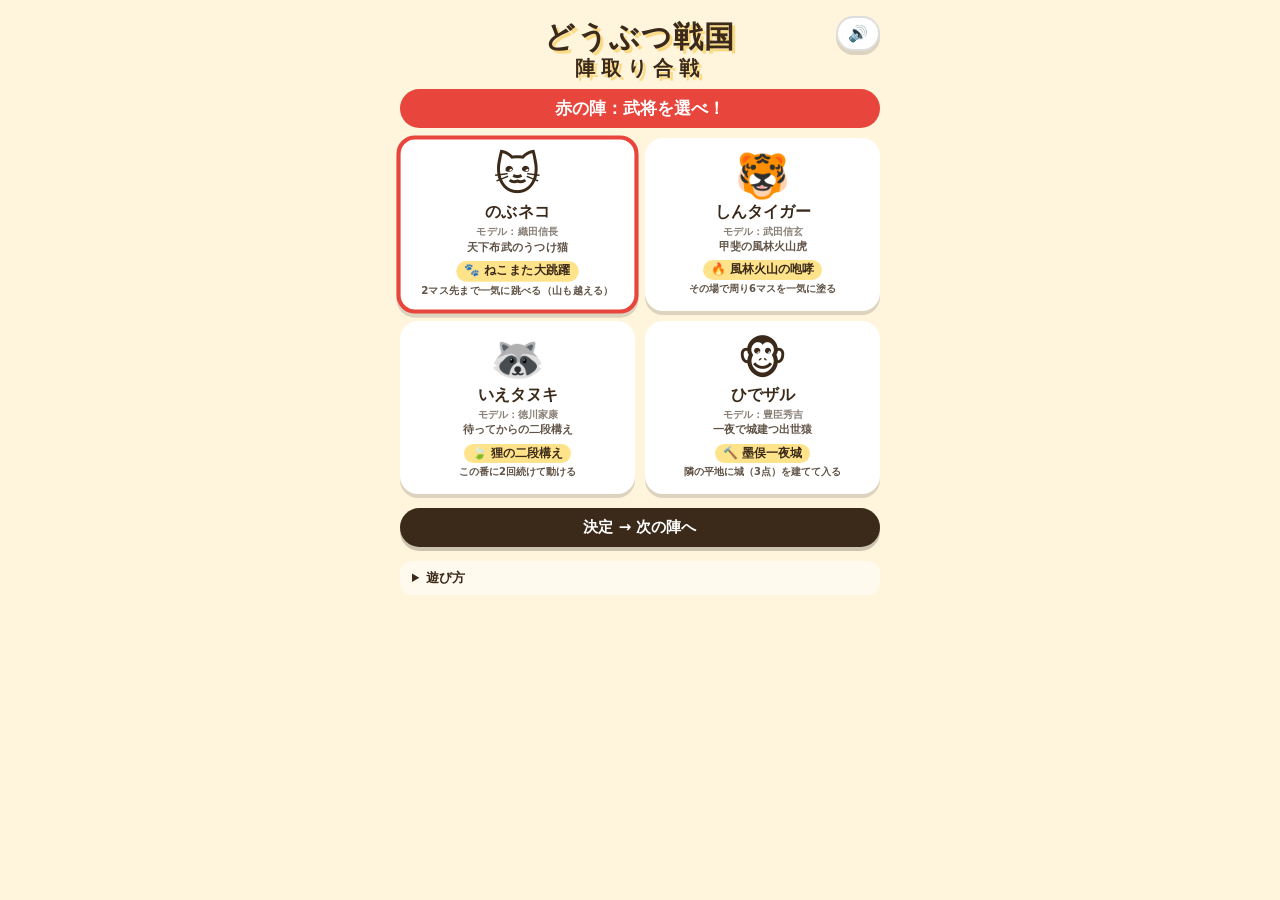
==== index.html @ 189d97a0 "feat: どうぶつ戦国 陣取り合戦 初版 1台のスマホを交互に持って遊ぶ、ヘクスマップの陣取りゲーム。  - ヘクスマップ（odd-r / Axial座標）上を交互に移動して領地を塗る - 自分の色" ====
<!DOCTYPE html>
<html lang="ja">
<head>
  <meta charset="UTF-8" />
  <meta name="viewport" content="width=device-width, initial-scale=1, maximum-scale=1, user-scalable=no, viewport-fit=cover" />
  <meta name="theme-color" content="#fff4dc" />
  <meta name="description" content="夫婦で遊べる、動物武将たちのヘクス陣取りゲーム（1台で交互に操作）" />
  <!-- pwa:start ホーム画面に追加したとき、アプリのように全画面で開く設定 -->
  <link rel="manifest" href="manifest.webmanifest" />
  <link rel="icon" type="image/png" sizes="192x192" href="icons/icon-192.png" />
  <link rel="apple-touch-icon" href="icons/apple-touch-icon.png" />
  <meta name="apple-mobile-web-app-capable" content="yes" />
  <meta name="mobile-web-app-capable" content="yes" />
  <meta name="apple-mobile-web-app-title" content="どうぶつ戦国" />
  <meta name="apple-mobile-web-app-status-bar-style" content="default" />
  <!-- pwa:end -->
  <title>どうぶつ戦国 陣取り合戦</title>
  <style>
    :root {
      --bg: #fff4dc;
      --ink: #3b2a1a;
      --red: #e8453c;
      --blue: #2f7de1;
      --panel: #ffffffcc;
    }
    * { box-sizing: border-box; -webkit-tap-highlight-color: transparent; }
    html, body {
      margin: 0; height: 100%; overflow: hidden;
      background: var(--bg);
      color: var(--ink);
      font-family: "Hiragino Maru Gothic ProN", "Rounded Mplus 1c", "M PLUS Rounded 1c", system-ui, sans-serif;
      touch-action: manipulation;
      user-select: none; -webkit-user-select: none;
    }
    #app {
      display: flex; flex-direction: column;
      height: 100%;
      /* 切り欠き・ホームバーを避ける余白。外側で既に確保される環境では 0 に上書きする */
      padding: var(--app-safe-top, env(safe-area-inset-top)) 16px var(--app-safe-bottom, env(safe-area-inset-bottom));
    }
    header {
      display: flex; align-items: center; justify-content: space-between; gap: 8px;
      padding: 10px 0 6px;
    }
    .player {
      flex: 1; display: flex; align-items: center; gap: 6px;
      padding: 6px 10px; border-radius: 999px;
      background: var(--panel); border: 3px solid transparent;
      font-weight: 800; font-size: 14px;
      transition: transform .2s, border-color .2s, opacity .2s;
      opacity: .55;
    }
    .player.p2 { flex-direction: row-reverse; text-align: right; }
    .player .face { font-size: 22px; }
    .player .score { margin-left: auto; font-size: 18px; }
    .player.p2 .score { margin-left: 0; margin-right: auto; }
    .player.active { opacity: 1; transform: scale(1.04); }
    .player.p1.active { border-color: var(--red); }
    .player.p2.active { border-color: var(--blue); }
    #turnInfo { font-size: 12px; font-weight: 800; text-align: center; min-width: 52px; white-space: pre-line; line-height: 1.2; }
    #stage { position: relative; flex: 1; min-height: 0; }
    #board { position: absolute; inset: 0; width: 100%; height: 100%; display: block; }
    footer { display: flex; justify-content: center; gap: 10px; padding: 8px 0 12px; }
    .player .face { position: relative; }
    .player .name { white-space: nowrap; font-size: 13px; }
    .skill-badge {
      position: absolute; right: -6px; bottom: -4px;
      width: 16px; height: 16px; border-radius: 50%;
      background: #fff; box-shadow: 0 1px 2px #0003;
      font-size: 10px; line-height: 16px; text-align: center;
      transition: opacity .2s, filter .2s;
    }
    .skill-badge.used { opacity: .35; filter: grayscale(1); }
    #skillBtn {
      flex: 1; max-width: 300px;
      display: flex; flex-direction: column; align-items: center; gap: 2px;
      padding: 8px 16px; background: var(--red); line-height: 1.25;
    }
    #skillBtn[data-player="2"] { background: var(--blue); }
    #skillBtn small { font-size: 11px; font-weight: 700; opacity: .9; }
    #skillBtn.armed {
      background: #f5b400; color: var(--ink);
      animation: glow 1s ease-in-out infinite alternate;
    }
    #skillBtn:disabled { background: #bbb; color: #fff; box-shadow: none; }
    @keyframes glow { from { box-shadow: 0 4px 0 #0003, 0 0 0 0 #f5b40088; } to { box-shadow: 0 4px 0 #0003, 0 0 0 8px #f5b40000; } }
    #resetBtn { font-size: 20px; padding: 10px 16px; }
    .sound-btn { font-size: 18px; padding: 10px 12px; background: #fff; box-shadow: 0 4px 0 #0002; border: 2px solid #0002; }
    button {
      font: inherit; font-weight: 800; font-size: 15px;
      padding: 10px 22px; border-radius: 999px; border: none;
      background: var(--ink); color: #fff; cursor: pointer;
      box-shadow: 0 4px 0 #00000033;
    }
    button:active { transform: translateY(2px); box-shadow: 0 2px 0 #00000033; }
    #toast {
      position: absolute; left: 50%; top: 50%;
      transform: translate(-50%, -50%) scale(.8);
      padding: 14px 26px; border-radius: 20px;
      background: #fff; font-size: 22px; font-weight: 900;
      box-shadow: 0 8px 24px #0003;
      opacity: 0; pointer-events: none; white-space: pre; text-align: center; line-height: 1.4;
      transition: opacity .25s, transform .25s;
    }
    #toast.show { opacity: 1; transform: translate(-50%, -50%) scale(1); }
    #toast.p1 { color: var(--red); border: 4px solid var(--red); }
    #toast.p2 { color: var(--blue); border: 4px solid var(--blue); }
    #toast.end { pointer-events: auto; }
    #toast.capture { font-size: 20px; animation: shake .4s; }
    @keyframes shake {
      0%, 100% { rotate: 0deg; }
      25% { rotate: -4deg; }
      75% { rotate: 4deg; }
    }
    .hint { font-size: 12px; font-weight: 700; opacity: .7; text-align: center; margin: 0 0 6px; }
    #skillBtn[data-player="end"] { background: var(--ink); }
  </style>
  <link rel="stylesheet" href="screens.css" />
</head>
<body>
  <div id="app">
    <header>
      <div class="player p1" id="p1Panel"><span class="face"><span id="p1Emoji">🐱</span><span class="skill-badge" id="p1Skill"></span></span><span class="name" id="p1Name">のぶネコ</span><span class="score" id="p1Score">1</span></div>
      <div id="turnInfo"></div>
      <div class="player p2" id="p2Panel"><span class="face"><span id="p2Emoji">🐯</span><span class="skill-badge" id="p2Skill"></span></span><span class="name" id="p2Name">しんタイガー</span><span class="score" id="p2Score">1</span></div>
    </header>
    <div id="stage">
      <canvas id="board"></canvas>
      <div id="toast"></div>
    </div>
    <p class="hint">囲むと中が一気に領地に！（外周・武将の所は除く）<br>🏯 城は1マス3点　⛰️ 山は通れないけど、囲むときの壁になる<br>技はそれぞれ1回だけ。ここぞで使おう！</p>
    <footer>
      <button id="skillBtn" type="button">
        <span id="skillName"></span>
        <small id="skillDesc"></small>
      </button>
      <button type="button" class="sound-btn" data-sound-toggle></button>
      <button id="resetBtn" type="button" aria-label="武将選びからやり直す" title="武将選びからやり直す">↺</button>
    </footer>
  </div>

  <!-- 武将選択画面 -->
  <section id="selectScreen" class="overlay" hidden>
    <div class="overlay-inner">
      <button type="button" class="sound-btn corner" data-sound-toggle></button>
      <h1 class="title">どうぶつ戦国<span>陣取り合戦</span></h1>
      <p class="select-step" id="selectStep"></p>
      <div class="general-grid" id="generalGrid"></div>
      <div class="select-actions">
        <button type="button" id="selectBack" class="sub">← もどる</button>
        <button type="button" id="selectGo" class="main"></button>
      </div>
      <details class="howto">
        <summary>遊び方</summary>
        <ul>
          <li>交互に、武将の<b>隣のマス</b>へ移動。通ったマスが自分の領地になります。</li>
          <li>自分の色で<b>ぐるっと囲む</b>と、中のマスが一気に自分のものに（外周に触れている所・武将がいる所は除く）。</li>
          <li>🏯 城は1マス<b>3点</b>。⛰️ 山は通れないけど、囲むときの壁になります。</li>
          <li>武将ごとの<b>技</b>は1回だけ。画面下のボタンから使えます。</li>
          <li>各20手で終戦。得点の多い方の勝ち！</li>
        </ul>
      </details>
    </div>
  </section>

  <!-- 結果画面 -->
  <section id="resultScreen" class="overlay" hidden>
    <div class="result-card">
      <div class="result-face" id="resultFace"></div>
      <h2 id="resultTitle"></h2>
      <p class="result-score" id="resultScore"></p>
      <button type="button" id="rematchBtn" class="main">同じ武将でもう一戦</button>
      <button type="button" id="reselectBtn" class="sub">武将を選び直す</button>
      <button type="button" id="viewBoardBtn" class="link">盤面を見る</button>
    </div>
  </section>

  <!-- 確認画面（ブラウザの confirm() は埋め込み先で使えないことがあるため自前で用意） -->
  <section id="confirmScreen" class="overlay dim" hidden>
    <div class="result-card" role="alertdialog" aria-modal="true" aria-labelledby="confirmTitle">
      <h2 id="confirmTitle" class="confirm-title"></h2>
      <p id="confirmText" class="confirm-text"></p>
      <button type="button" id="confirmYes" class="main"></button>
      <button type="button" id="confirmNo" class="sub">キャンセル</button>
    </div>
  </section>

  <script src="sound.js"></script>
  <script src="hex.js"></script>
  <script src="terrain.js"></script>
  <script src="generals.js"></script>
  <script src="skills.js"></script>
  <script src="screens.js"></script>
  <script src="game.js"></script>
  <!-- pwa:start -->
  <script>
    // オフライン対応（sw.js）。ファイルを直接開いた場合（file://）は使えないので登録しない。
    // 開発中の localhost では古いキャッシュが邪魔になるため、URL に ?sw を付けたときだけ有効にする。
    const isLocalDev = ['localhost', '127.0.0.1'].includes(location.hostname);
    const wantsSw = !isLocalDev || new URLSearchParams(location.search).has('sw');
    if ('serviceWorker' in navigator && location.protocol.startsWith('http') && wantsSw) {
      window.addEventListener('load', () => {
        navigator.serviceWorker.register('sw.js').catch((err) => {
          console.warn('オフライン対応の登録に失敗しました（通常どおり遊べます）', err);
        });
      });
    }
  </script>
  <!-- pwa:end -->
</body>
</html>
---- screens.css ----
/* 武将選択画面・結果画面 */
.overlay {
  position: fixed; inset: 0; z-index: 10;
  display: flex; justify-content: center; align-items: flex-start;
  overflow-y: auto; -webkit-overflow-scrolling: touch;
  background: var(--bg);
  padding: calc(env(safe-area-inset-top) + 16px) 16px calc(env(safe-area-inset-bottom) + 16px);
}
.overlay[hidden] { display: none; }
.overlay-inner { width: 100%; max-width: 480px; }

button.main, button.sub, button.link { width: 100%; }
button.main { background: var(--ink); }
button.sub { background: #fff; color: var(--ink); box-shadow: 0 4px 0 #0002; border: 2px solid #0002; }
button.link { background: none; color: var(--ink); box-shadow: none; text-decoration: underline; opacity: .7; font-size: 13px; }
button:disabled { opacity: .45; cursor: default; }

/* --- タイトル --- */
.title {
  margin: 4px 0 10px; text-align: center;
  font-size: 30px; font-weight: 900; line-height: 1.1; letter-spacing: .04em;
  color: var(--ink); text-shadow: 3px 3px 0 #f5b40066;
}
.title span { display: block; font-size: 20px; letter-spacing: .3em; margin-top: 4px; }

.select-step {
  margin: 0 0 10px; padding: 8px; border-radius: 999px;
  text-align: center; font-size: 17px; font-weight: 900; color: #fff;
  background: var(--red);
}
#selectScreen[data-seat="2"] .select-step { background: var(--blue); }

/* --- 武将カード --- */
.general-grid { display: grid; grid-template-columns: 1fr 1fr; gap: 10px; }
.general-card {
  position: relative;
  display: flex; flex-direction: column; align-items: center; gap: 2px;
  padding: 10px 6px 12px; border-radius: 18px;
  background: #fff; color: var(--ink);
  border: 4px solid transparent; box-shadow: 0 4px 0 #0002;
  font-weight: 700; text-align: center; line-height: 1.3;
  transition: transform .15s, border-color .15s;
}
.general-card.picked { border-color: var(--red); transform: scale(1.03); }
#selectScreen[data-seat="2"] .general-card.picked { border-color: var(--blue); }
.general-card:disabled { opacity: .45; }
.card-face { font-size: 44px; line-height: 1.1; }
img.card-face { width: 56px; height: 56px; object-fit: contain; }
.card-name { font-size: 16px; font-weight: 900; }
.card-model { font-size: 10px; opacity: .6; }
.card-catch { font-size: 11px; opacity: .8; }
.card-skill {
  margin-top: 4px; padding: 2px 8px; border-radius: 999px;
  background: #ffe38a; font-size: 12px; font-weight: 900;
}
.card-desc { font-size: 10px; opacity: .8; }
.taken {
  position: absolute; top: 6px; right: 6px;
  padding: 1px 6px; border-radius: 999px; color: #fff; font-size: 10px;
}
.taken.seat1 { background: var(--red); }
.taken.seat2 { background: var(--blue); }

.select-actions { display: flex; gap: 10px; margin-top: 14px; }
.select-actions .sub { flex: 0 0 34%; }
.select-actions .sub[hidden] { display: none; }

.howto { margin-top: 14px; font-size: 13px; background: #fff8; border-radius: 12px; padding: 8px 12px; }
.howto summary { font-weight: 900; cursor: pointer; }
.howto ul { margin: 8px 0 0; padding-left: 1.2em; line-height: 1.6; }

/* --- 結果画面 --- */
#resultScreen { align-items: center; background: #3b2a1acc; }
.result-card {
  width: 100%; max-width: 360px;
  display: flex; flex-direction: column; align-items: center; gap: 10px;
  padding: 22px 18px; border-radius: 24px; background: #fff;
  border: 6px solid var(--ink);
  animation: resultIn .5s cubic-bezier(.2, 1.6, .4, 1);
}
#resultScreen[data-seat="1"] .result-card { border-color: var(--red); }
#resultScreen[data-seat="2"] .result-card { border-color: var(--blue); }
.result-face { display: flex; gap: 8px; }
.result-face-img { font-size: 72px; line-height: 1; animation: bounce 1s ease-in-out infinite alternate; }
.result-face-img.small { font-size: 52px; }
img.result-face-img { width: 88px; height: 88px; object-fit: contain; }
.result-card h2 { margin: 0; font-size: 26px; font-weight: 900; }
#resultScreen[data-seat="1"] h2 { color: var(--red); }
#resultScreen[data-seat="2"] h2 { color: var(--blue); }
.result-score { margin: 0 0 6px; font-size: 20px; font-weight: 900; }
.result-score .seat1 { color: var(--red); }
.result-score .seat2 { color: var(--blue); }
.result-score .vs { margin: 0 10px; font-size: 14px; opacity: .6; }

@keyframes resultIn { from { transform: scale(.6); opacity: 0; } to { transform: scale(1); opacity: 1; } }
@keyframes bounce { from { transform: translateY(0); } to { transform: translateY(-8px); } }

/* 音のオン/オフ（選択画面の右上） */
.overlay-inner { position: relative; }
.sound-btn.corner { position: absolute; top: 0; right: 0; padding: 6px 10px; font-size: 16px; }

/* 確認画面（結果画面と同じカードを流用） */
.overlay.dim { align-items: center; background: #3b2a1acc; z-index: 20; }
.confirm-title { font-size: 20px; text-align: center; text-wrap: balance; }
.confirm-text { margin: 0 0 6px; font-size: 14px; text-align: center; opacity: .8; }
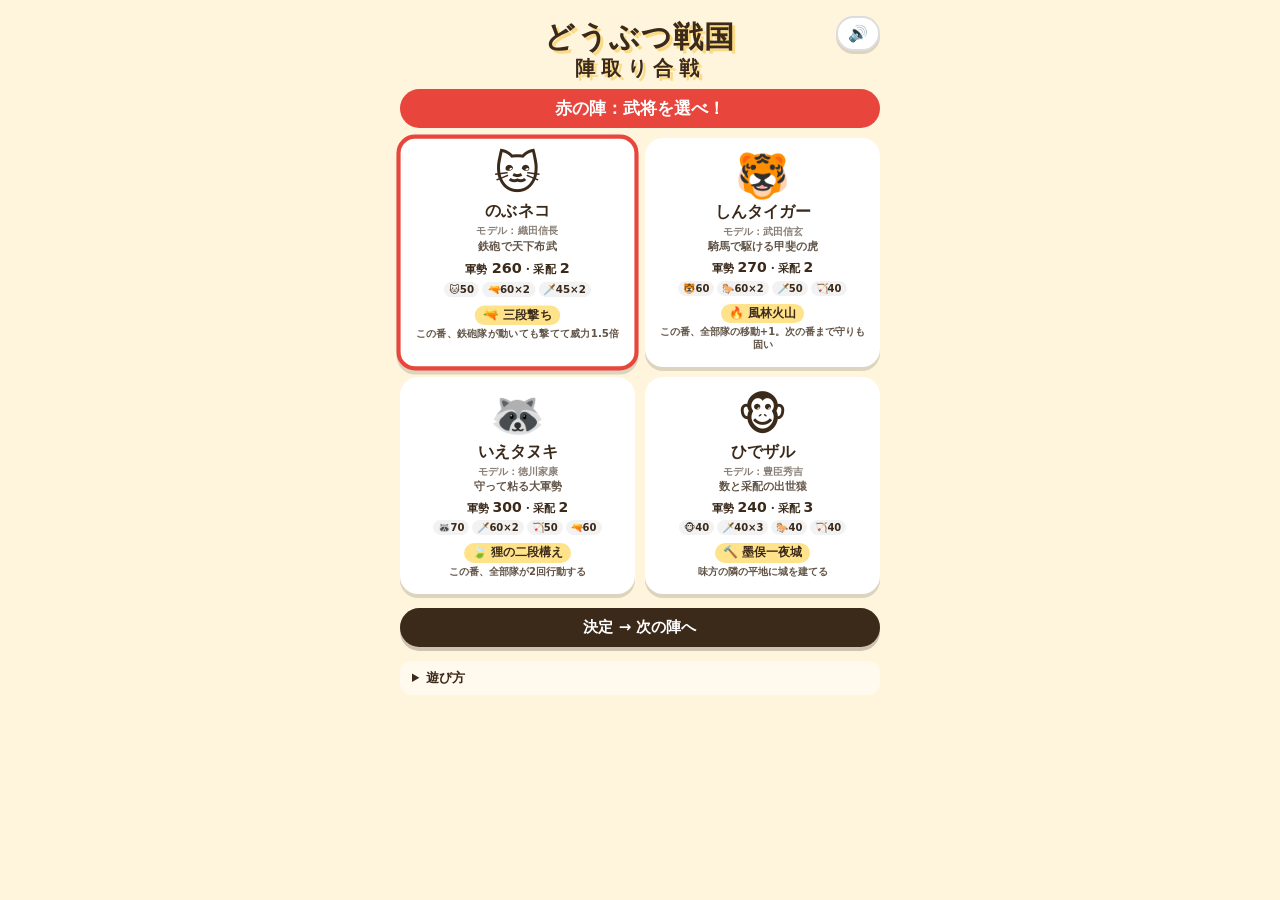
==== commit b9a356ed: "feat: v2 合戦モード（軍勢・命令・自動行動） 陣取りゲームを、部隊を配置して命令し自動で戦わせる合戦ゲームに作り替え。  - マップを縦長 11×15 に拡大、城10（本城2＋中立8）・森・山" ====
--- a/index.html
+++ b/index.html
@@ -4,7 +4,7 @@
   <meta charset="UTF-8" />
   <meta name="viewport" content="width=device-width, initial-scale=1, maximum-scale=1, user-scalable=no, viewport-fit=cover" />
   <meta name="theme-color" content="#fff4dc" />
-  <meta name="description" content="夫婦で遊べる、動物武将たちのヘクス陣取りゲーム（1台で交互に操作）" />
+  <meta name="description" content="夫婦で遊べる、動物武将たちの合戦ゲーム（1台で交互に操作）" />
   <!-- pwa:start ホーム画面に追加したとき、アプリのように全画面で開く設定 -->
   <link rel="manifest" href="manifest.webmanifest" />
   <link rel="icon" type="image/png" sizes="192x192" href="icons/icon-192.png" />
@@ -15,128 +15,35 @@
   <meta name="apple-mobile-web-app-status-bar-style" content="default" />
   <!-- pwa:end -->
   <title>どうぶつ戦国 陣取り合戦</title>
-  <style>
-    :root {
-      --bg: #fff4dc;
-      --ink: #3b2a1a;
-      --red: #e8453c;
-      --blue: #2f7de1;
-      --panel: #ffffffcc;
-    }
-    * { box-sizing: border-box; -webkit-tap-highlight-color: transparent; }
-    html, body {
-      margin: 0; height: 100%; overflow: hidden;
-      background: var(--bg);
-      color: var(--ink);
-      font-family: "Hiragino Maru Gothic ProN", "Rounded Mplus 1c", "M PLUS Rounded 1c", system-ui, sans-serif;
-      touch-action: manipulation;
-      user-select: none; -webkit-user-select: none;
-    }
-    #app {
-      display: flex; flex-direction: column;
-      height: 100%;
-      /* 切り欠き・ホームバーを避ける余白。外側で既に確保される環境では 0 に上書きする */
-      padding: var(--app-safe-top, env(safe-area-inset-top)) 16px var(--app-safe-bottom, env(safe-area-inset-bottom));
-    }
-    header {
-      display: flex; align-items: center; justify-content: space-between; gap: 8px;
-      padding: 10px 0 6px;
-    }
-    .player {
-      flex: 1; display: flex; align-items: center; gap: 6px;
-      padding: 6px 10px; border-radius: 999px;
-      background: var(--panel); border: 3px solid transparent;
-      font-weight: 800; font-size: 14px;
-      transition: transform .2s, border-color .2s, opacity .2s;
-      opacity: .55;
-    }
-    .player.p2 { flex-direction: row-reverse; text-align: right; }
-    .player .face { font-size: 22px; }
-    .player .score { margin-left: auto; font-size: 18px; }
-    .player.p2 .score { margin-left: 0; margin-right: auto; }
-    .player.active { opacity: 1; transform: scale(1.04); }
-    .player.p1.active { border-color: var(--red); }
-    .player.p2.active { border-color: var(--blue); }
-    #turnInfo { font-size: 12px; font-weight: 800; text-align: center; min-width: 52px; white-space: pre-line; line-height: 1.2; }
-    #stage { position: relative; flex: 1; min-height: 0; }
-    #board { position: absolute; inset: 0; width: 100%; height: 100%; display: block; }
-    footer { display: flex; justify-content: center; gap: 10px; padding: 8px 0 12px; }
-    .player .face { position: relative; }
-    .player .name { white-space: nowrap; font-size: 13px; }
-    .skill-badge {
-      position: absolute; right: -6px; bottom: -4px;
-      width: 16px; height: 16px; border-radius: 50%;
-      background: #fff; box-shadow: 0 1px 2px #0003;
-      font-size: 10px; line-height: 16px; text-align: center;
-      transition: opacity .2s, filter .2s;
-    }
-    .skill-badge.used { opacity: .35; filter: grayscale(1); }
-    #skillBtn {
-      flex: 1; max-width: 300px;
-      display: flex; flex-direction: column; align-items: center; gap: 2px;
-      padding: 8px 16px; background: var(--red); line-height: 1.25;
-    }
-    #skillBtn[data-player="2"] { background: var(--blue); }
-    #skillBtn small { font-size: 11px; font-weight: 700; opacity: .9; }
-    #skillBtn.armed {
-      background: #f5b400; color: var(--ink);
-      animation: glow 1s ease-in-out infinite alternate;
-    }
-    #skillBtn:disabled { background: #bbb; color: #fff; box-shadow: none; }
-    @keyframes glow { from { box-shadow: 0 4px 0 #0003, 0 0 0 0 #f5b40088; } to { box-shadow: 0 4px 0 #0003, 0 0 0 8px #f5b40000; } }
-    #resetBtn { font-size: 20px; padding: 10px 16px; }
-    .sound-btn { font-size: 18px; padding: 10px 12px; background: #fff; box-shadow: 0 4px 0 #0002; border: 2px solid #0002; }
-    button {
-      font: inherit; font-weight: 800; font-size: 15px;
-      padding: 10px 22px; border-radius: 999px; border: none;
-      background: var(--ink); color: #fff; cursor: pointer;
-      box-shadow: 0 4px 0 #00000033;
-    }
-    button:active { transform: translateY(2px); box-shadow: 0 2px 0 #00000033; }
-    #toast {
-      position: absolute; left: 50%; top: 50%;
-      transform: translate(-50%, -50%) scale(.8);
-      padding: 14px 26px; border-radius: 20px;
-      background: #fff; font-size: 22px; font-weight: 900;
-      box-shadow: 0 8px 24px #0003;
-      opacity: 0; pointer-events: none; white-space: pre; text-align: center; line-height: 1.4;
-      transition: opacity .25s, transform .25s;
-    }
-    #toast.show { opacity: 1; transform: translate(-50%, -50%) scale(1); }
-    #toast.p1 { color: var(--red); border: 4px solid var(--red); }
-    #toast.p2 { color: var(--blue); border: 4px solid var(--blue); }
-    #toast.end { pointer-events: auto; }
-    #toast.capture { font-size: 20px; animation: shake .4s; }
-    @keyframes shake {
-      0%, 100% { rotate: 0deg; }
-      25% { rotate: -4deg; }
-      75% { rotate: 4deg; }
-    }
-    .hint { font-size: 12px; font-weight: 700; opacity: .7; text-align: center; margin: 0 0 6px; }
-    #skillBtn[data-player="end"] { background: var(--ink); }
-  </style>
+  <link rel="stylesheet" href="style.css" />
   <link rel="stylesheet" href="screens.css" />
 </head>
 <body>
   <div id="app">
     <header>
-      <div class="player p1" id="p1Panel"><span class="face"><span id="p1Emoji">🐱</span><span class="skill-badge" id="p1Skill"></span></span><span class="name" id="p1Name">のぶネコ</span><span class="score" id="p1Score">1</span></div>
-      <div id="turnInfo"></div>
-      <div class="player p2" id="p2Panel"><span class="face"><span id="p2Emoji">🐯</span><span class="skill-badge" id="p2Skill"></span></span><span class="name" id="p2Name">しんタイガー</span><span class="score" id="p2Score">1</span></div>
+      <div class="army p1" id="p1Panel">
+        <span class="face" id="p1Emoji"></span>
+        <div class="line1"><span class="name" id="p1Name"></span><span class="score" id="p1Score"></span></div>
+        <div class="line2">兵<span id="p1Troops"></span><span class="bar"><i id="p1Bar"></i></span></div>
+      </div>
+      <div class="center-col">
+        <div id="turnInfo"></div>
+        <div class="mini-btns">
+          <button type="button" class="mini-btn" data-sound-toggle></button>
+          <button type="button" class="mini-btn" id="resetBtn" aria-label="武将選びからやり直す" title="武将選びからやり直す">↺</button>
+        </div>
+      </div>
+      <div class="army p2" id="p2Panel">
+        <span class="face" id="p2Emoji"></span>
+        <div class="line1"><span class="name" id="p2Name"></span><span class="score" id="p2Score"></span></div>
+        <div class="line2">兵<span id="p2Troops"></span><span class="bar"><i id="p2Bar"></i></span></div>
+      </div>
     </header>
     <div id="stage">
-      <canvas id="board"></canvas>
-      <div id="toast"></div>
+      <canvas id="board" aria-label="戦場のマップ"></canvas>
+      <div id="toast" role="status"></div>
     </div>
-    <p class="hint">囲むと中が一気に領地に！（外周・武将の所は除く）<br>🏯 城は1マス3点　⛰️ 山は通れないけど、囲むときの壁になる<br>技はそれぞれ1回だけ。ここぞで使おう！</p>
-    <footer>
-      <button id="skillBtn" type="button">
-        <span id="skillName"></span>
-        <small id="skillDesc"></small>
-      </button>
-      <button type="button" class="sound-btn" data-sound-toggle></button>
-      <button id="resetBtn" type="button" aria-label="武将選びからやり直す" title="武将選びからやり直す">↺</button>
-    </footer>
+    <section id="panel" aria-label="命令パネル"></section>
   </div>
 
   <!-- 武将選択画面 -->
@@ -153,13 +60,27 @@
       <details class="howto">
         <summary>遊び方</summary>
         <ul>
-          <li>交互に、武将の<b>隣のマス</b>へ移動。通ったマスが自分の領地になります。</li>
-          <li>自分の色で<b>ぐるっと囲む</b>と、中のマスが一気に自分のものに（外周に触れている所・武将がいる所は除く）。</li>
-          <li>🏯 城は1マス<b>3点</b>。⛰️ 山は通れないけど、囲むときの壁になります。</li>
-          <li>武将ごとの<b>技</b>は1回だけ。画面下のボタンから使えます。</li>
-          <li>各20手で終戦。得点の多い方の勝ち！</li>
+          <li>はじめに自分の陣地（手前3列）に部隊を並べる（<b>布陣</b>）。</li>
+          <li>自分の番は、部隊に<b>命令</b>を出して「行動開始」。部隊は命令どおりに<b>自動で</b>動き、変えるまで同じ命令を続けます。</li>
+          <li>1ターンに命令を変えられる部隊の数は<b>采配</b>の数まで。</li>
+          <li>命令は ➡️進軍・⚔️攻撃・🛡️守備・🏯占領。兵種によって<b>できない命令</b>があります。</li>
+          <li>通ったマスは自分の領地に。自分の色で<b>囲む</b>と中も取れます。</li>
+          <li>🏯 城は5点で、上にいる部隊は毎ターン回復。🌲 森は守りやすく、⛰️ 山は通れません。</li>
+          <li>5ターンごとに 🍙📯💥📜 アイテムが出現。部隊が乗ると取れます。</li>
+          <li>相手の軍勢を<b>全滅</b>させたら勝ち。50ターンで決着しなければ得点（領地・城・残った兵）で勝負！</li>
         </ul>
       </details>
+    </div>
+  </section>
+
+  <!-- 交代画面（1台を渡すとき、相手の画面を見ないように挟む） -->
+  <section id="handoffScreen" class="overlay dim" hidden>
+    <div class="result-card handoff-card">
+      <div class="result-face" id="handoffFace"></div>
+      <h2 id="handoffTitle"></h2>
+      <p class="confirm-text" id="handoffText"></p>
+      <ul class="handoff-summary" id="handoffSummary" hidden></ul>
+      <button type="button" id="handoffGo" class="main">はじめる</button>
     </div>
   </section>
 
@@ -168,7 +89,8 @@
     <div class="result-card">
       <div class="result-face" id="resultFace"></div>
       <h2 id="resultTitle"></h2>
-      <p class="result-score" id="resultScore"></p>
+      <p class="confirm-text" id="resultReason"></p>
+      <div class="result-score" id="resultScore"></div>
       <button type="button" id="rematchBtn" class="main">同じ武将でもう一戦</button>
       <button type="button" id="reselectBtn" class="sub">武将を選び直す</button>
       <button type="button" id="viewBoardBtn" class="link">盤面を見る</button>
@@ -188,8 +110,12 @@
   <script src="sound.js"></script>
   <script src="hex.js"></script>
   <script src="terrain.js"></script>
+  <script src="units.js"></script>
   <script src="generals.js"></script>
   <script src="skills.js"></script>
+  <script src="battle.js"></script>
+  <script src="render.js"></script>
+  <script src="panel.js"></script>
   <script src="screens.js"></script>
   <script src="game.js"></script>
   <!-- pwa:start -->
@@ -204,6 +130,14 @@
           console.warn('オフライン対応の登録に失敗しました（通常どおり遊べます）', err);
         });
       });
+      // 新しい版が入ったら一度だけ読み直す（初めての登録時は読み直さない）
+      const hadController = Boolean(navigator.serviceWorker.controller);
+      let reloaded = false;
+      navigator.serviceWorker.addEventListener('controllerchange', () => {
+        if (!hadController || reloaded) return;
+        reloaded = true;
+        location.reload();
+      });
     }
   </script>
   <!-- pwa:end -->
--- a/style.css
+++ b/style.css
@@ -0,0 +1,127 @@
+/* 合戦画面の見た目（選択・結果などの画面は screens.css） */
+:root {
+  --bg: #fff4dc;
+  --ink: #3b2a1a;
+  --red: #e8453c;
+  --red-dark: #a82a22;
+  --blue: #2f7de1;
+  --blue-dark: #1d4f94;
+  --gold: #f5b400;
+  --gold-light: #ffe38a;
+  --card: #ffffffd9;
+}
+* { box-sizing: border-box; -webkit-tap-highlight-color: transparent; }
+html, body {
+  margin: 0; height: 100%; overflow: hidden;
+  background: var(--bg);
+  color: var(--ink);
+  font-family: "Hiragino Maru Gothic ProN", "Rounded Mplus 1c", "M PLUS Rounded 1c", system-ui, sans-serif;
+  touch-action: manipulation;
+  user-select: none; -webkit-user-select: none;
+}
+#app {
+  display: flex; flex-direction: column;
+  height: 100%;
+  /* 切り欠き・ホームバーを避ける余白。外側で既に確保される環境では 0 に上書きする */
+  padding: var(--app-safe-top, env(safe-area-inset-top)) 12px var(--app-safe-bottom, env(safe-area-inset-bottom));
+}
+
+button {
+  font: inherit; font-weight: 800; font-size: 15px;
+  padding: 10px 22px; border-radius: 999px; border: none;
+  background: var(--ink); color: #fff; cursor: pointer;
+  box-shadow: 0 4px 0 #00000033;
+}
+button:active { transform: translateY(2px); box-shadow: 0 2px 0 #00000033; }
+button:focus-visible { outline: 3px solid var(--gold); outline-offset: 2px; }
+
+/* ===== 上部：両軍の軍勢 ===== */
+header { display: flex; align-items: stretch; gap: 6px; padding: 8px 0 4px; }
+.army {
+  flex: 1; min-width: 0;
+  display: grid; grid-template-columns: auto 1fr; grid-template-rows: auto auto; column-gap: 6px;
+  padding: 5px 8px; border-radius: 14px;
+  background: var(--card); border: 3px solid transparent;
+  opacity: .6; transition: opacity .2s, border-color .2s;
+}
+.army.active { opacity: 1; }
+.army.p1.active { border-color: var(--red); }
+.army.p2.active { border-color: var(--blue); }
+.army .face { grid-row: span 2; font-size: 24px; line-height: 1; align-self: center; }
+.army .line1 { display: flex; justify-content: space-between; gap: 4px; font-size: 12px; font-weight: 800; }
+.army .name { white-space: nowrap; overflow: hidden; text-overflow: ellipsis; }
+.army .score { white-space: nowrap; font-variant-numeric: tabular-nums; }
+.army .line2 { display: flex; align-items: center; gap: 4px; font-size: 11px; font-weight: 800; font-variant-numeric: tabular-nums; }
+.army .bar { flex: 1; height: 6px; border-radius: 3px; background: #0000001a; overflow: hidden; }
+.army .bar i { display: block; height: 100%; width: 100%; transition: width .4s; }
+.army.p1 .bar i { background: var(--red); }
+.army.p2 .bar i { background: var(--blue); }
+.center-col { display: flex; flex-direction: column; align-items: center; justify-content: center; gap: 3px; }
+#turnInfo { font-size: 12px; font-weight: 900; font-variant-numeric: tabular-nums; white-space: nowrap; }
+.mini-btns { display: flex; gap: 4px; }
+.mini-btn { font-size: 13px; padding: 3px 7px; background: #fff; color: var(--ink); box-shadow: 0 2px 0 #0002; border: 1.5px solid #0002; }
+
+/* ===== 盤面 ===== */
+#stage { position: relative; flex: 1; min-height: 0; }
+#board { position: absolute; inset: 0; width: 100%; height: 100%; display: block; }
+#toast {
+  position: absolute; left: 50%; top: 45%;
+  transform: translate(-50%, -50%) scale(.8);
+  padding: 12px 22px; border-radius: 18px;
+  background: #fff; font-size: 20px; font-weight: 900;
+  box-shadow: 0 8px 24px #0003;
+  opacity: 0; pointer-events: none; white-space: pre; text-align: center; line-height: 1.4;
+  transition: opacity .25s, transform .25s;
+}
+#toast.show { opacity: 1; transform: translate(-50%, -50%) scale(1); }
+#toast.p1 { color: var(--red); border: 4px solid var(--red); }
+#toast.p2 { color: var(--blue); border: 4px solid var(--blue); }
+
+/* ===== 下部：操作パネル ===== */
+#panel {
+  /* 高さを固定：中身が変わっても盤面の大きさが揺れないように */
+  height: 248px; flex-shrink: 0; overflow-y: auto;
+  display: flex; flex-direction: column; gap: 6px;
+  padding: 8px 10px 10px; margin-bottom: 8px;
+  border-radius: 18px; background: var(--card);
+  border-top: 5px solid var(--red);
+}
+#panel[data-seat="2"] { border-top-color: var(--blue); }
+.panel-top { display: flex; align-items: center; gap: 8px; font-size: 13px; font-weight: 900; }
+.phase-label { white-space: nowrap; }
+.pips { display: flex; align-items: center; gap: 3px; font-size: 11px; white-space: nowrap; }
+.pip { width: 10px; height: 10px; border-radius: 50%; background: #0000001f; display: inline-block; }
+.pip.on { background: var(--gold); box-shadow: 0 0 0 1.5px #a37800 inset; }
+.skill-mini { margin-left: auto; font-size: 12px; padding: 5px 10px; background: var(--gold); color: var(--ink); white-space: nowrap; }
+.skill-mini.blocked { background: #ddd; color: #777; box-shadow: none; }
+
+.unit-card { display: flex; flex-direction: column; gap: 4px; }
+.unit-head { display: flex; align-items: center; gap: 6px; font-weight: 900; }
+.unit-icon { font-size: 20px; }
+.unit-name { font-size: 15px; }
+.unit-troops { margin-left: auto; font-size: 12px; font-variant-numeric: tabular-nums; }
+.unit-troops b { font-size: 16px; }
+.unit-stats { margin: 0; font-size: 11px; line-height: 1.4; }
+.unit-limits { opacity: .75; }
+.enemy-note { margin: 0; font-size: 12px; opacity: .7; }
+.orders { display: grid; grid-template-columns: repeat(4, 1fr); gap: 5px; }
+.order-chip {
+  display: flex; flex-direction: column; align-items: center; gap: 1px;
+  padding: 6px 2px; border-radius: 12px; font-size: 12px;
+  background: #fff; color: var(--ink); border: 2px solid #0002; box-shadow: 0 3px 0 #0002;
+}
+.order-chip .oi { font-size: 18px; line-height: 1.1; }
+.order-chip.current { border-color: var(--ink); background: var(--gold-light); }
+.order-chip.blocked { opacity: .38; box-shadow: none; }
+
+.panel-hint { margin: 0; font-size: 12px; font-weight: 700; min-height: 1.4em; line-height: 1.4; }
+.panel-hint.targeting { color: #8a6200; font-weight: 900; }
+.panel-actions { display: flex; gap: 8px; margin-top: auto; }
+.main-action { flex: 1; padding: 11px 16px; font-size: 16px; }
+#panel[data-seat="1"] .main-action { background: var(--red); }
+#panel[data-seat="2"] .main-action { background: var(--blue); }
+.sub-action { background: #fff; color: var(--ink); border: 2px solid #0002; box-shadow: 0 3px 0 #0002; font-size: 13px; padding: 8px 12px; }
+
+@media (prefers-reduced-motion: reduce) {
+  * { transition: none !important; animation: none !important; }
+}
--- a/screens.css
+++ b/screens.css
@@ -103,3 +103,30 @@
 .overlay.dim { align-items: center; background: #3b2a1acc; z-index: 20; }
 .confirm-title { font-size: 20px; text-align: center; text-wrap: balance; }
 .confirm-text { margin: 0 0 6px; font-size: 14px; text-align: center; opacity: .8; }
+
+/* ===== v2：武将カードの編成・交代画面・得点表 ===== */
+.card-army { font-size: 11px; margin-top: 2px; }
+.card-army b { font-size: 14px; }
+.card-units { display: flex; flex-wrap: wrap; justify-content: center; gap: 3px; margin: 2px 0; }
+.army-chip { font-size: 10px; padding: 1px 5px; border-radius: 999px; background: #0000000d; white-space: nowrap; }
+.handoff-card { gap: 8px; }
+#handoffScreen[data-seat="1"] .handoff-card { border-color: var(--red); }
+#handoffScreen[data-seat="2"] .handoff-card { border-color: var(--blue); }
+#handoffScreen[data-seat="1"] h2 { color: var(--red); }
+#handoffScreen[data-seat="2"] h2 { color: var(--blue); }
+#handoffScreen[data-seat="1"] #handoffGo { background: var(--red); }
+#handoffScreen[data-seat="2"] #handoffGo { background: var(--blue); }
+.handoff-card h2 { margin: 0; font-size: 20px; text-align: center; text-wrap: balance; }
+.handoff-summary {
+  align-self: stretch; margin: 0; padding: 8px 12px 8px 26px;
+  border-radius: 12px; background: #0000000a; font-size: 13px; line-height: 1.6;
+}
+.handoff-summary li:first-child { list-style: none; margin-left: -14px; font-weight: 900; }
+.score-table { border-collapse: collapse; font-size: 13px; margin: 4px 0 8px; font-variant-numeric: tabular-nums; }
+.score-table th, .score-table td { padding: 4px 8px; text-align: center; border-bottom: 1px solid #0001; }
+.score-table tbody th { text-align: left; font-weight: 700; opacity: .8; }
+.score-table .seat1 { color: var(--red); }
+.score-table .seat2 { color: var(--blue); }
+
+/* 選択画面の右上の音ボタン */
+.sound-btn { background: #fff; color: var(--ink); border: 2px solid #0002; box-shadow: 0 3px 0 #0002; }
